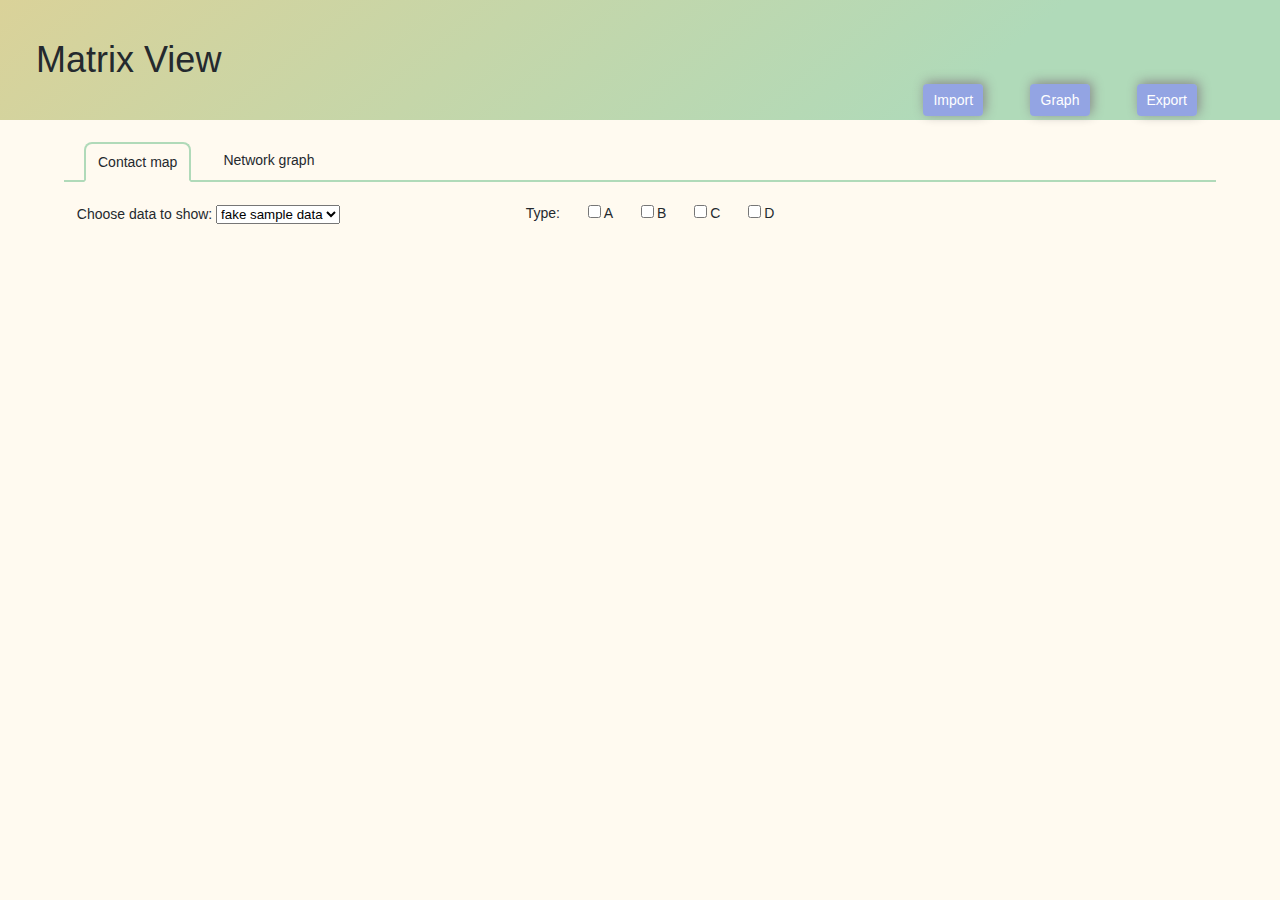
==== matrix-view/index.html @ a0764db9 "reorganize the project" ====
<!DOCTYPE html>
<html lang="en">
<head>
    <meta charset="UTF-8">
    <title>Differential Analysis of Viral Protein Interaction with Host</title>
    <link rel="stylesheet" href="css/header.css">
    <link rel="stylesheet" href="css/main.css">
    <link rel="stylesheet" href="css/info-panel.css">
</head>
<body>
<section class="header no-print">
    <span class="title">
        Matrix View
    </span>
    <div class="menu-bar">
        <div class="menu">
            <span>Import</span>
            <div class="options">
                <span class="option">JSON</span>
                <span class="option">CSV</span>
                <span class="option">TSV</span>
            </div>
        </div>
        <div class="menu">
            <span>Graph</span>
            <div class="options long">
                <span class="option" id="live">Live</span>
                <span class="option" id="gallery">Gallery</span>
            </div>
        </div>
        <div class="menu">
            <span>Export</span>
            <div class="options long">
                <span class="option" id="save-as-svg">Save as SVG</span>
                <span class="option" id="save-as-png">Save as PNG</span>
                <span class="option" id="save-as-jpg">Save as JPG</span>
                <span class="option" onclick="window.print()">Print</span>
            </div>
        </div>
    </div>
</section>
<section class="main live">
    <div class="switch-controller contact no-print">
        <span class="switcher contact-map">Contact map</span>
        <span class="switcher network-graph">Network graph</span>
    </div>
    <div class="image-container">
        <div class="data-selector">
            <label for="data">Choose data to show:</label>
            <select name="cars" id="data">
                <option value="sample-data" selected>fake sample data</option>
                <option value="common-values">Common Values</option>
                <option value="common-labels">Common Labels</option>
            </select>
        </div>
        <div class="type-selector" id="type-selector">
            <span class="type-option">Type:</span>
            <span id="type-options">
                <span class="type-option">
                    <input type="checkbox" id="type-A" value="A"><label for="type-A">A</label>
                </span>
                <span class="type-option">
                    <input type="checkbox" id="type-B" value="B"><label for="type-B">B</label>
                </span>
                <span class="type-option">
                    <input type="checkbox" id="type-C" value="C"><label for="type-C">C</label>
                </span>
                <span class="type-option">
                    <input type="checkbox" id="type-D" value="D"><label for="type-D">D</label>
                </span>
            </span>
        </div>
        <canvas id="canvas"></canvas>
        <svg id="svg" xmlns="http://www.w3.org/2000/svg"></svg>
    </div>
    <div class="gallery-frame">
        <div class="arrow left" id="to-left"></div>
        <div class="gallery-image" id="gallery-image">
            <span id="image-title"></span>
            <span id="dots-wrapper"></span>
        </div>
        <div class="arrow right" id="to-right"></div>
    </div>
    <div class="info-panel" id="info-panel">
        <div class="row">
            <span class="prop">x:</span>
            <span class="value"></span>
        </div>
        <div class="row">
            <span class="prop">y:</span>
            <span class="value"></span>
        </div>
        <div class="row">
            <span class="prop">type:</span>
            <span class="value"></span>
        </div>
        <div class="row">
            <span class="prop">value:</span>
            <span class="value"></span>
        </div>
    </div>
</section>
<section class="footer no-print">
    <a href="" id="download-handler" download="you-name-it"></a>
</section>
<script type="module" src="js/index.js"></script>
</body>
</html>
---- matrix-view/css/header.css ----
body {
    font-family: -apple-system, BlinkMacSystemFont, Segoe UI, Helvetica, Arial, sans-serif, Apple Color Emoji, Segoe UI Emoji;
    font-size: 14px;
    line-height: 1.5;
    color: #24292e;
    background-color: floralwhite;
    margin: 0;
}

section.header {
    width: 100vm;
    min-width: 960px;
    height: 120px;
    background-image: linear-gradient(141deg, #DAD299 0%, #b0dab9 75%);
    position: relative;
}

section.header span.title {
    font-size: 36px;
    line-height: 120px;
    margin-left: 36px;
}

section.header div.menu-bar {
    position: absolute;
    right: 0;
    bottom: 0;
    margin-right: 60px;
    margin-bottom: 4px;
    min-width: 320px;
    display: flex;
    flex-direction: row;
    justify-content: space-around;
    height: 32px;
    line-height: 28px;
}

section.header div.menu {
    width: 60px;
    height: 32px;
    line-height: 32px;
    display: block;
    text-align: center;
    color: white;
    background-color: rgba(128, 128, 255, .6);
    position: relative;
    border-radius: 4px;
    cursor: pointer;
    overflow: hidden;
    box-shadow: 2px -2px 12px #888888
}

section.header div.menu:hover {
    background-color: rgba(128, 128, 255, .8);
    overflow: visible;
}

section.header div.menu div.options {
    min-width: 100%;
    position: absolute;
    left: 0;
    margin-top: 0;
    padding: 4px 0;
    z-index: 99;
    background-color: #b0dab9;
    text-align: left;
    border-radius: 0 0 4px 4px;
}

section.header div.menu div.options.long {
    width: 102px;
}

section.header div.menu div.options .option {
    padding: 0 8px;
    display: block;
    font-size: 13px;
}

section.header div.menu div.options .option:hover {
    background-color: #DAD299;
}
---- matrix-view/css/main.css ----
/**
* main section logic
 */

section.main {
    padding-bottom: 30px;
}

section.main.live div.image-container {
    display: block;
}

section.main.gallery div.image-container {
    display: none;
}

section.main.live div.gallery-frame {
    display: none;
}

section.main.gallery div.gallery-frame {
    display: flex;
}


/**
*  tab switch controller
 */

div.switch-controller {
    height: 60px;
    border-bottom: 2px solid #b0dab9;
    width: 90%;
    min-width: 960px;
    margin: auto;
    position: relative;
    display: flex;
    flex-direction: row;
}

span.switcher {
    display: inline-block;
    height: 36px;
    line-height: 36px;
    border-radius: 8px 8px 0 0;
    margin-left: 20px;
    margin-top: 22px;
    padding: 0 12px;
    background-color: floralwhite;
    cursor: pointer;
}

div.switch-controller.contact span.switcher.contact-map {
    border: 2px solid #b0dab9;
    border-bottom: 2px solid floralwhite;
}

div.switch-controller.network span.switcher.network-graph {
    border: 2px solid #b0dab9;
    border-bottom: 2px solid floralwhite;
}

/**
* data selector
 */

.data-selector {
    position: absolute;
    top: 12px;
    left: 6%;
}

/**
* type selector
 */

div.type-selector {
    width: 80%;
    min-width: 756px;
    height: 42px;
    line-height: 42px;
    margin: auto;
    text-align: center;
}

span.type-option {
    display: inline-block;
    margin-left: 20px;
}

.hidden {
    transform-origin: 100% 100%;
    transform: scaleX(.01);
    opacity: 0;
}

/**
* image container
 */

section.main div.image-container {
    margin: 10px auto;
    position: relative;
}

canvas {
    display: block;
    width: 800px;
    height: 600px;
    margin: auto;
}

svg {
    display: none;
    margin: auto;
}



/**
* gallery-frame
 */

section.main div.gallery-frame {
    width: 90%;
    min-width: 960px;
    min-height: 600px;
    margin: -2px auto;
    padding: 42px 0;
    border: 2px solid #b0dab9;
    border-top: 0 solid transparent;
    display: flex;
    flex-direction: row;
    justify-content: space-around;
    align-items: center;
}

div.gallery-frame div.arrow {
    display: block;
    width: 42px;
    height: 42px;
    border-radius: 50%;
    cursor: pointer;
    position: relative;
}

div.gallery-frame div.arrow:hover {
    background-color: coral;
}

div.gallery-frame div.arrow::before {
    content: "";
    box-sizing: border-box;
    display: block;
    width: 20px;
    height: 20px;
    position: absolute;
    top: 11px;
    transform: rotate(45deg);
}

div.gallery-frame div.arrow.left::before {
    border-left: 4px solid coral;
    border-bottom: 4px solid coral;
    left: 14px;
}

div.gallery-frame div.arrow.right::before {
    border-right: 4px solid coral;
    border-top: 4px solid coral;
    right: 14px;
}

div.gallery-frame div.arrow:hover::before {
    border-color: white;
}

div.gallery-image {
    width: 800px;
    min-height: 600px;
    border: 1px solid #eeeeee;
    position: relative;
    text-align: center;
    overflow: hidden;
    padding: 20px 0;
}

div.gallery-frame div.gallery-image img {
    display: block;
    transition: left 1.2s, opacity .8s;
    width: 60%;
    height: auto;
    margin: auto;
    position: absolute;
    left: 20%;
    opacity: 0;
    top: 50%;
    transform: translateY(-50%);
    box-shadow: 2px -2px 12px #888888;
}

div.gallery-frame div.gallery-image img.current {
    opacity: 1;
}

div.gallery-frame div.gallery-image img.gone {
    left: -200%;
}


#dots-wrapper {
    display: inline-flex;
    flex-direction: row;
    justify-content: space-evenly;
    align-items: center;
    transform: translateY(-100%);
}

#dots-wrapper .dot {
    display: block;
    width: 10px;
    height: 10px;
    margin: 0 4px;
    border-radius: 50%;
    background-color: #888888;
    cursor: pointer;
}

#dots-wrapper .dot.active {
    background-color: coral;
}

#image-title {
    position: absolute;
    bottom: 0;
}

#download-handler {
    display: none;
}

@media print {
    .no-print {
        display: none;
    }
}
---- matrix-view/css/info-panel.css ----
/**
* info-panel
 */
.info-panel {
    width: 120px;
    height: 100px;
    padding: 10px 0;
    position: fixed;
    margin-top: -122px;
    display: none;
    background-color: #eeeeee;
    border-radius: 6px;
    color: mediumpurple;
    flex-direction: column;
    justify-content: space-around;
}

.info-panel.live {
    display: flex;
}

div.row {
    margin: 0 20px;
}

div.row span.prop {
    width: 30px;
    text-align: right;
}
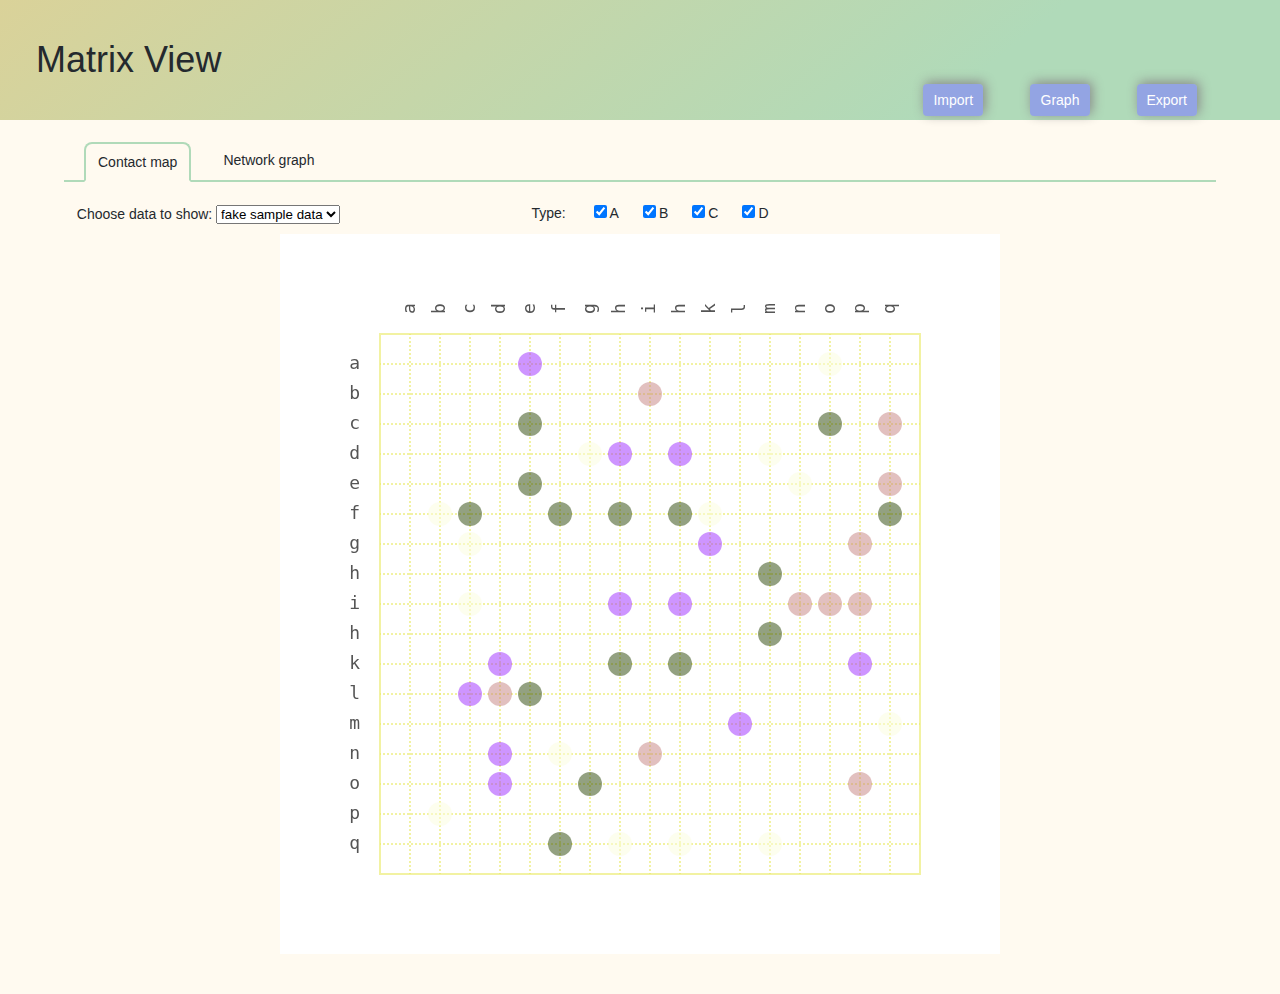
==== commit 8c07c090: "update page title" ====
--- a/matrix-view/index.html
+++ b/matrix-view/index.html
@@ -2,7 +2,7 @@
 <html lang="en">
 <head>
     <meta charset="UTF-8">
-    <title>Differential Analysis of Viral Protein Interaction with Host</title>
+    <title>cplot</title>
     <link rel="stylesheet" href="css/header.css">
     <link rel="stylesheet" href="css/main.css">
     <link rel="stylesheet" href="css/info-panel.css">
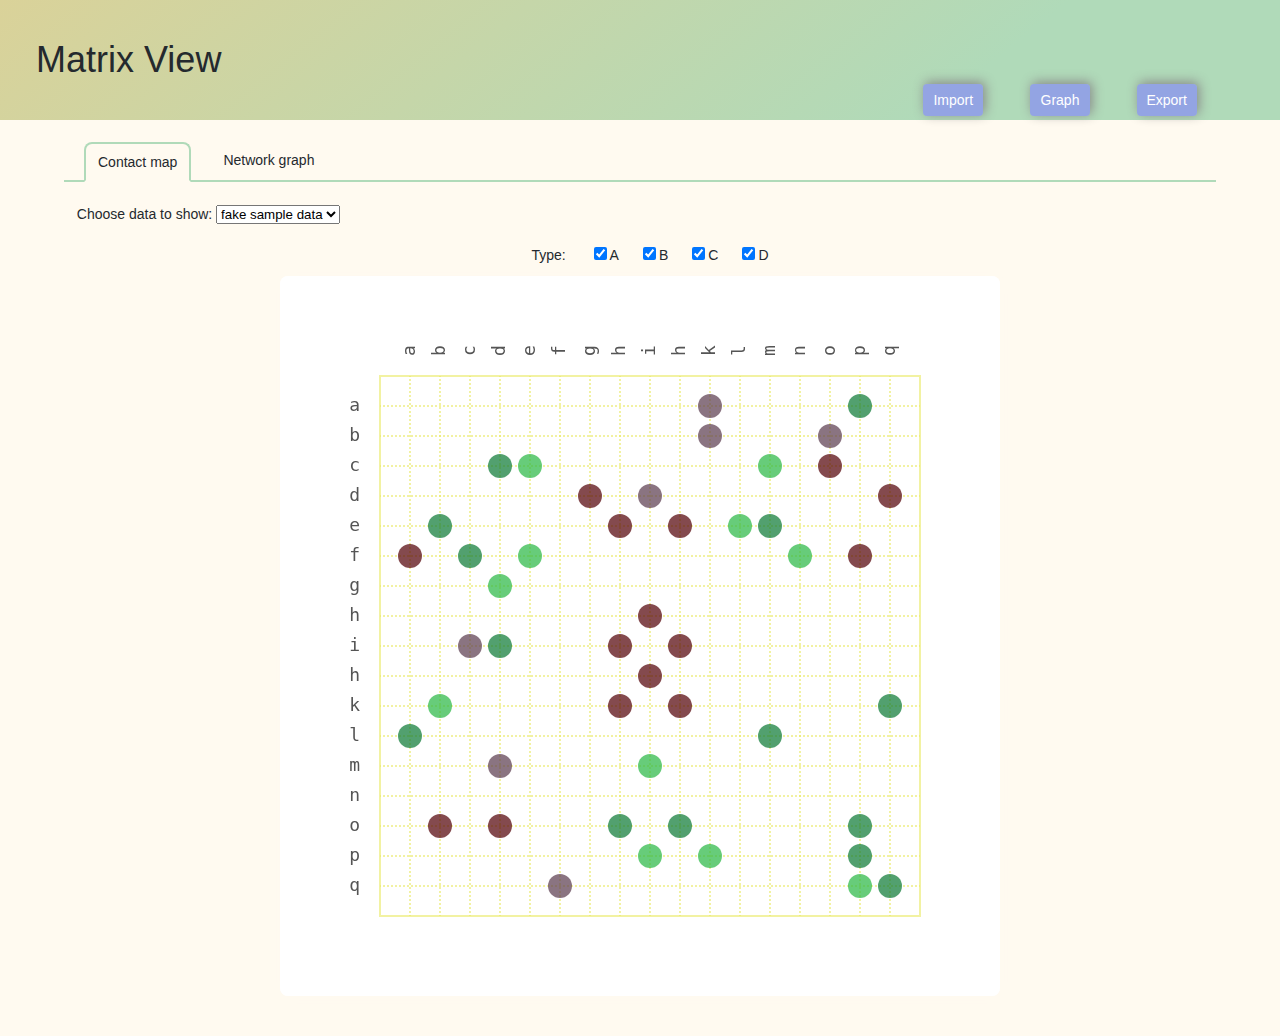
==== commit b6a681c4: "favicon" ====
--- a/matrix-view/index.html
+++ b/matrix-view/index.html
@@ -3,9 +3,10 @@
 <head>
     <meta charset="UTF-8">
     <title>cplot</title>
-    <link rel="stylesheet" href="css/header.css">
-    <link rel="stylesheet" href="css/main.css">
-    <link rel="stylesheet" href="css/info-panel.css">
+    <link rel="icon" href="../favicon.jpg" type="image/gif" sizes="16x16">
+    <link rel="stylesheet" href="../css/header.css">
+    <link rel="stylesheet" href="../css/main.css">
+    <link rel="stylesheet" href="../css/info-panel.css">
 </head>
 <body>
 <section class="header no-print">
--- a/css/header.css
+++ b/css/header.css
@@ -0,0 +1,82 @@
+body {
+    font-family: -apple-system, BlinkMacSystemFont, Segoe UI, Helvetica, Arial, sans-serif, Apple Color Emoji, Segoe UI Emoji;
+    font-size: 14px;
+    line-height: 1.5;
+    color: #24292e;
+    background-color: floralwhite;
+    margin: 0;
+}
+
+section.header {
+    width: 100vm;
+    min-width: 960px;
+    height: 120px;
+    background-image: linear-gradient(141deg, #DAD299 0%, #b0dab9 75%);
+    position: relative;
+}
+
+section.header span.title {
+    font-size: 36px;
+    line-height: 120px;
+    margin-left: 36px;
+}
+
+section.header div.menu-bar {
+    position: absolute;
+    right: 0;
+    bottom: 0;
+    margin-right: 60px;
+    margin-bottom: 4px;
+    min-width: 320px;
+    display: flex;
+    flex-direction: row;
+    justify-content: space-around;
+    height: 32px;
+    line-height: 28px;
+}
+
+section.header div.menu {
+    width: 60px;
+    height: 32px;
+    line-height: 32px;
+    display: block;
+    text-align: center;
+    color: white;
+    background-color: rgba(128, 128, 255, .6);
+    position: relative;
+    border-radius: 4px;
+    cursor: pointer;
+    overflow: hidden;
+    box-shadow: 2px -2px 12px #888888
+}
+
+section.header div.menu:hover {
+    background-color: rgba(128, 128, 255, .8);
+    overflow: visible;
+}
+
+section.header div.menu div.options {
+    min-width: 100%;
+    position: absolute;
+    left: 0;
+    margin-top: 0;
+    padding: 4px 0;
+    z-index: 99;
+    background-color: #b0dab9;
+    text-align: left;
+    border-radius: 0 0 4px 4px;
+}
+
+section.header div.menu div.options.long {
+    width: 102px;
+}
+
+section.header div.menu div.options .option {
+    padding: 0 8px;
+    display: block;
+    font-size: 13px;
+}
+
+section.header div.menu div.options .option:hover {
+    background-color: #DAD299;
+}--- a/css/main.css
+++ b/css/main.css
@@ -0,0 +1,251 @@
+
+/**
+* main section logic
+ */
+
+section.main {
+    padding-bottom: 30px;
+}
+
+section.main.live div.image-container {
+    display: block;
+}
+
+section.main.gallery div.image-container {
+    display: none;
+}
+
+section.main.live div.gallery-frame {
+    display: none;
+}
+
+section.main.gallery div.gallery-frame {
+    display: flex;
+}
+
+
+/**
+*  tab switch controller
+ */
+
+div.switch-controller {
+    height: 60px;
+    border-bottom: 2px solid #b0dab9;
+    width: 90%;
+    min-width: 960px;
+    margin: auto;
+    position: relative;
+    display: flex;
+    flex-direction: row;
+}
+
+span.switcher {
+    display: inline-block;
+    height: 36px;
+    line-height: 36px;
+    border-radius: 8px 8px 0 0;
+    margin-left: 20px;
+    margin-top: 22px;
+    padding: 0 12px;
+    background-color: floralwhite;
+    cursor: pointer;
+}
+
+div.switch-controller.contact span.switcher.contact-map {
+    border: 2px solid #b0dab9;
+    border-bottom: 2px solid floralwhite;
+}
+
+div.switch-controller.network span.switcher.network-graph {
+    border: 2px solid #b0dab9;
+    border-bottom: 2px solid floralwhite;
+}
+
+/**
+* data selector
+ */
+
+.data-selector {
+    position: absolute;
+    top: 12px;
+    left: 6%;
+}
+
+/**
+* type selector
+ */
+
+div.type-selector {
+    width: 80%;
+    min-width: 756px;
+    height: 42px;
+    line-height: 42px;
+    margin: auto;
+    text-align: center;
+}
+
+span.type-option {
+    display: inline-block;
+    margin-left: 20px;
+}
+
+.hidden {
+    transform-origin: 100% 100%;
+    transform: scaleX(.01);
+    opacity: 0;
+}
+
+/**
+* image container
+ */
+
+section.main div.image-container {
+    margin: 10px auto;
+    position: relative;
+    padding-top: 42px;
+}
+
+canvas {
+    display: block;
+    width: 800px;
+    height: 600px;
+    margin: auto;
+    background-color: white;
+    border-radius: 8px;
+    box-shadow: 2px 2px 12px floralwhite;
+}
+
+svg {
+    display: none;
+    margin: auto;
+}
+
+
+
+/**
+* gallery-frame
+ */
+
+section.main div.gallery-frame {
+    width: 90%;
+    min-width: 960px;
+    min-height: 600px;
+    margin: -2px auto;
+    padding: 42px 0;
+    border: 2px solid #b0dab9;
+    border-top: 0 solid transparent;
+    display: flex;
+    flex-direction: row;
+    justify-content: space-around;
+    align-items: center;
+}
+
+div.gallery-frame div.arrow {
+    display: block;
+    width: 42px;
+    height: 42px;
+    border-radius: 50%;
+    cursor: pointer;
+    position: relative;
+}
+
+div.gallery-frame div.arrow:hover {
+    background-color: coral;
+}
+
+div.gallery-frame div.arrow::before {
+    content: "";
+    box-sizing: border-box;
+    display: block;
+    width: 20px;
+    height: 20px;
+    position: absolute;
+    top: 11px;
+    transform: rotate(45deg);
+}
+
+div.gallery-frame div.arrow.left::before {
+    border-left: 4px solid coral;
+    border-bottom: 4px solid coral;
+    left: 14px;
+}
+
+div.gallery-frame div.arrow.right::before {
+    border-right: 4px solid coral;
+    border-top: 4px solid coral;
+    right: 14px;
+}
+
+div.gallery-frame div.arrow:hover::before {
+    border-color: white;
+}
+
+div.gallery-image {
+    width: 800px;
+    min-height: 600px;
+    border: 1px solid #eeeeee;
+    position: relative;
+    text-align: center;
+    overflow: hidden;
+    padding: 20px 0;
+}
+
+div.gallery-frame div.gallery-image img {
+    display: block;
+    transition: left 1.2s, opacity .8s;
+    width: 60%;
+    height: auto;
+    margin: auto;
+    position: absolute;
+    left: 20%;
+    opacity: 0;
+    top: 50%;
+    transform: translateY(-50%);
+    box-shadow: 2px -2px 12px #888888;
+}
+
+div.gallery-frame div.gallery-image img.current {
+    opacity: 1;
+}
+
+div.gallery-frame div.gallery-image img.gone {
+    left: -200%;
+}
+
+
+#dots-wrapper {
+    display: inline-flex;
+    flex-direction: row;
+    justify-content: space-evenly;
+    align-items: center;
+    transform: translateY(-100%);
+}
+
+#dots-wrapper .dot {
+    display: block;
+    width: 10px;
+    height: 10px;
+    margin: 0 4px;
+    border-radius: 50%;
+    background-color: #888888;
+    cursor: pointer;
+}
+
+#dots-wrapper .dot.active {
+    background-color: coral;
+}
+
+#image-title {
+    position: absolute;
+    bottom: 0;
+}
+
+#download-handler {
+    display: none;
+}
+
+@media print {
+    .no-print {
+        display: none;
+    }
+}--- a/css/info-panel.css
+++ b/css/info-panel.css
@@ -0,0 +1,29 @@
+/**
+* info-panel
+ */
+.info-panel {
+    width: 120px;
+    height: 100px;
+    padding: 10px 0;
+    position: fixed;
+    margin-top: -122px;
+    display: none;
+    background-color: #eeeeee;
+    border-radius: 6px;
+    color: mediumpurple;
+    flex-direction: column;
+    justify-content: space-around;
+}
+
+.info-panel.live {
+    display: flex;
+}
+
+div.row {
+    margin: 0 20px;
+}
+
+div.row span.prop {
+    width: 30px;
+    text-align: right;
+}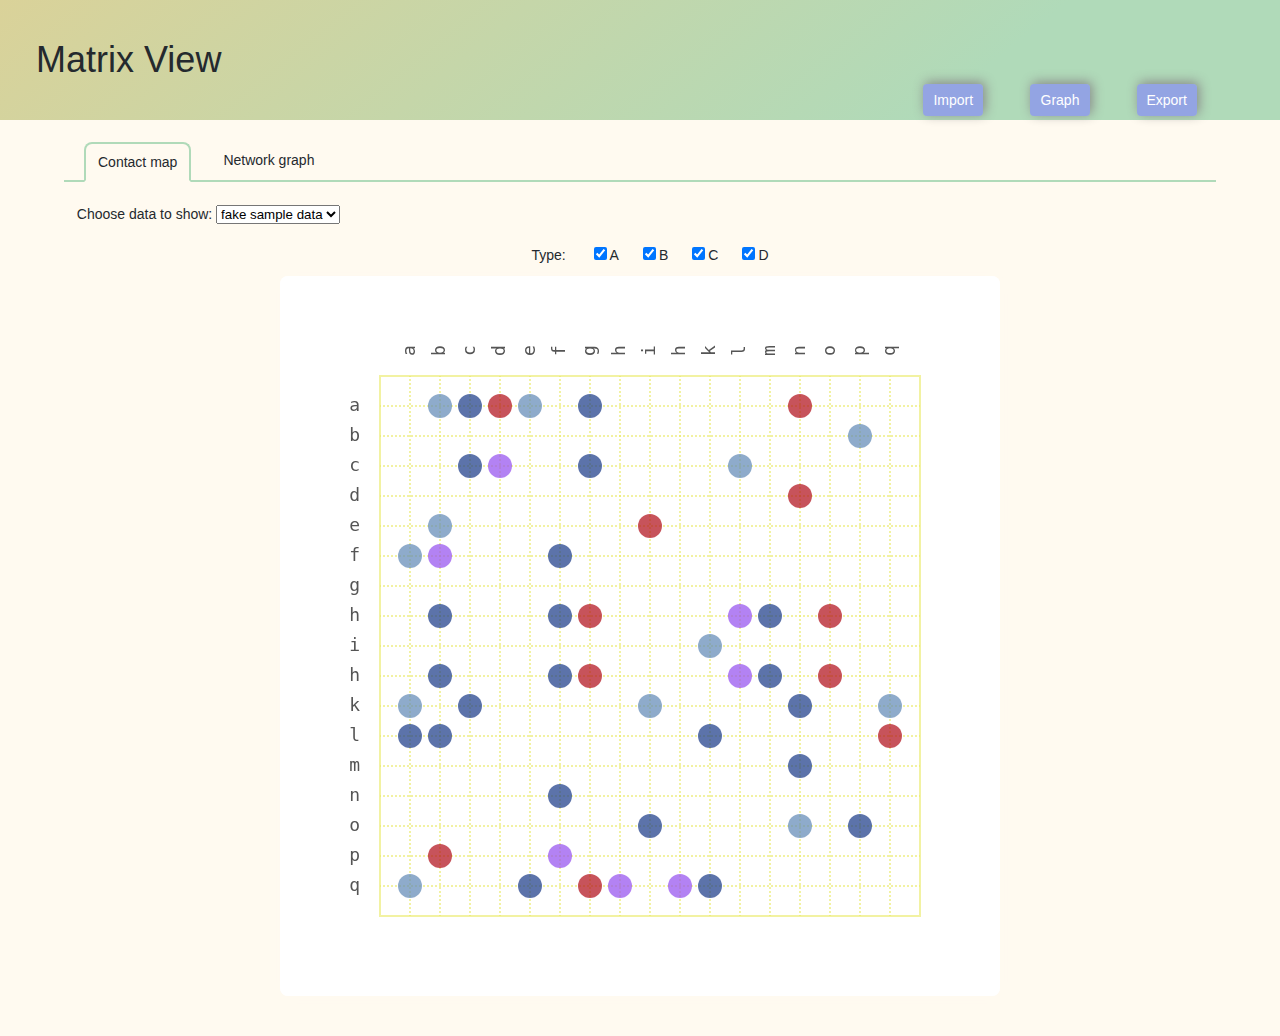
==== commit aaa43d4e: "favicon" ====
--- a/matrix-view/index.html
+++ b/matrix-view/index.html
@@ -2,7 +2,7 @@
 <html lang="en">
 <head>
     <meta charset="UTF-8">
-    <title>cplot</title>
+    <title>cplot | matrix view</title>
     <link rel="icon" href="../favicon.jpg" type="image/gif" sizes="16x16">
     <link rel="stylesheet" href="../css/header.css">
     <link rel="stylesheet" href="../css/main.css">
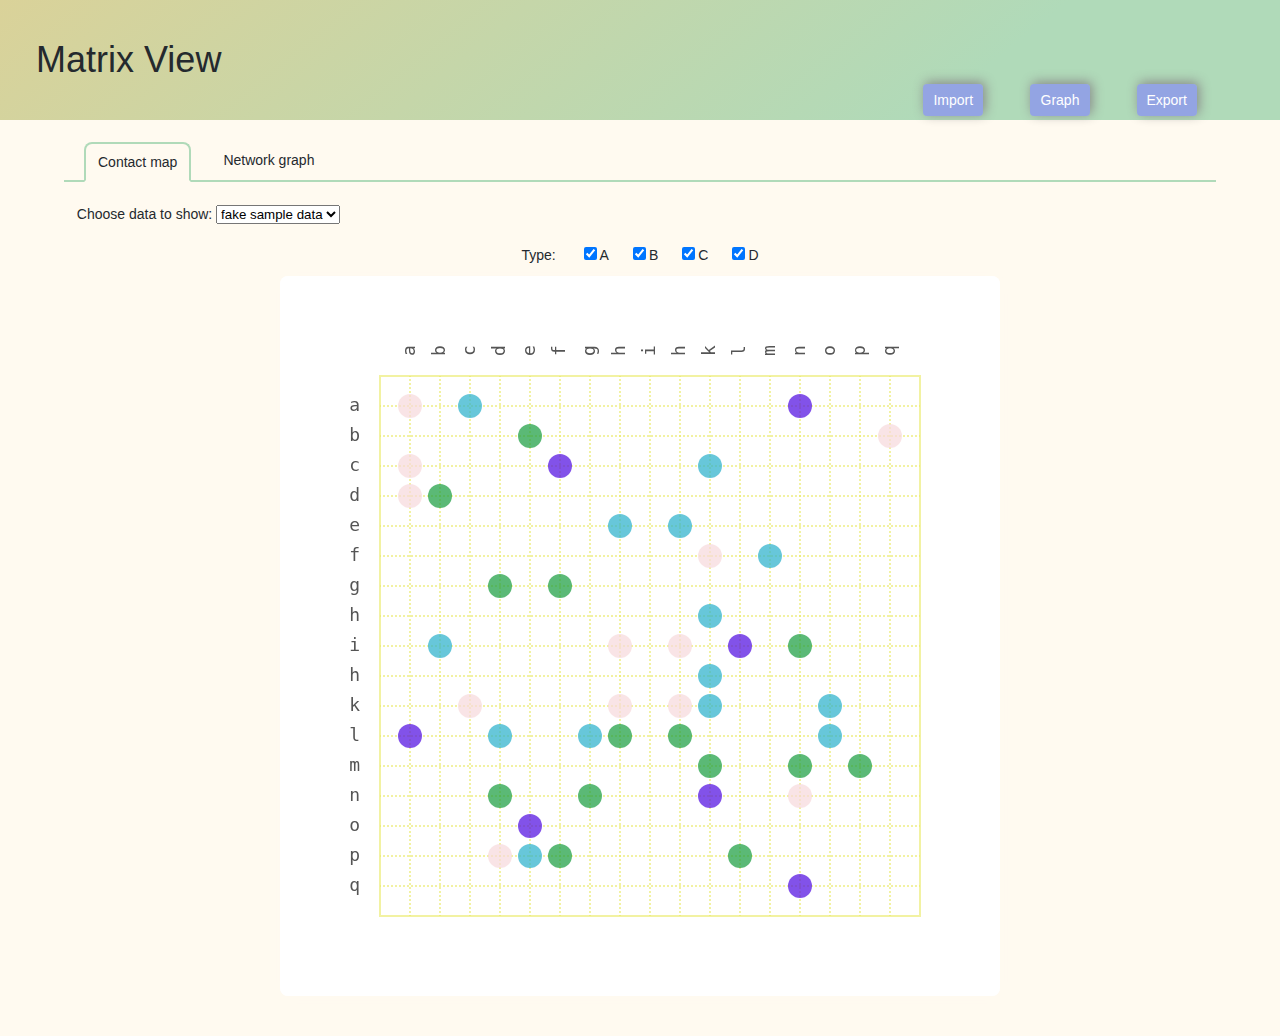
==== commit c4166a7d: "style bugfix" ====
--- a/matrix-view/index.html
+++ b/matrix-view/index.html
@@ -55,7 +55,7 @@
             </select>
         </div>
         <div class="type-selector" id="type-selector">
-            <span class="type-option">Type:</span>
+            <span class="type-title">Type:</span>
             <span id="type-options">
                 <span class="type-option">
                     <input type="checkbox" id="type-A" value="A"><label for="type-A">A</label>
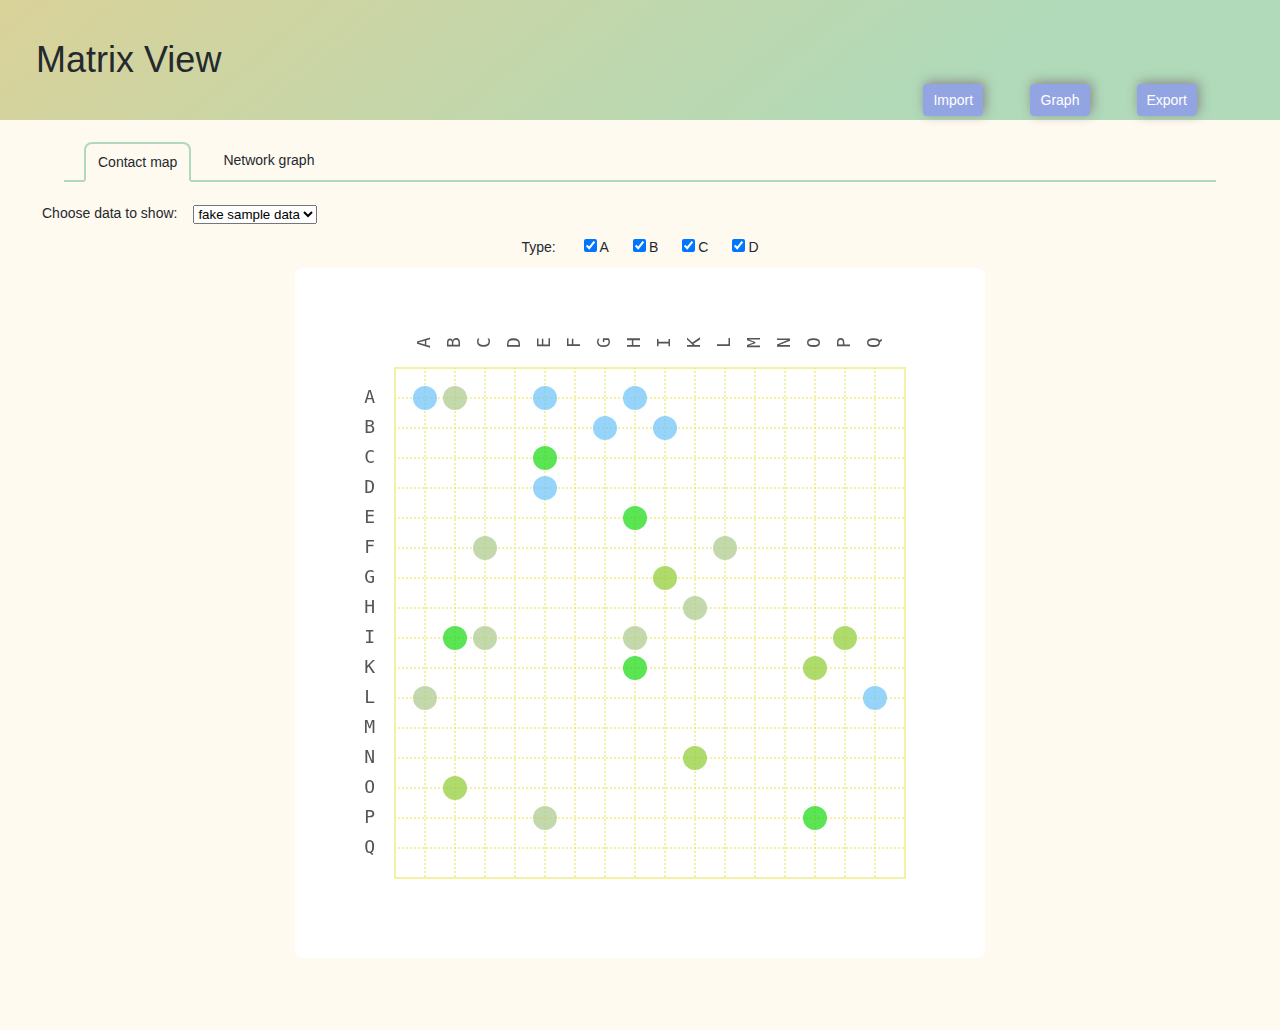
==== commit 93612324: "work on network graph" ====
--- a/matrix-view/index.html
+++ b/matrix-view/index.html
@@ -7,6 +7,7 @@
     <link rel="stylesheet" href="../css/header.css">
     <link rel="stylesheet" href="../css/main.css">
     <link rel="stylesheet" href="../css/info-panel.css">
+    <link rel="stylesheet" href="css/main.css">
 </head>
 <body>
 <section class="header no-print">
@@ -41,19 +42,19 @@
     </div>
 </section>
 <section class="main live">
-    <div class="switch-controller contact no-print">
+    <div class="switch-controller contact no-print" id="tab-switch">
         <span class="switcher contact-map">Contact map</span>
         <span class="switcher network-graph">Network graph</span>
     </div>
-    <div class="image-container">
-        <div class="data-selector">
-            <label for="data">Choose data to show:</label>
-            <select name="cars" id="data">
-                <option value="sample-data" selected>fake sample data</option>
-                <option value="common-values">Common Values</option>
-                <option value="common-labels">Common Labels</option>
-            </select>
-        </div>
+    <div class="data-selector">
+        <label for="data">Choose data to show:</label>
+        <select name="data" id="data">
+            <option value="sample-data" selected>fake sample data</option>
+            <option value="common-values">Common Values</option>
+            <option value="common-labels">Common Labels</option>
+        </select>
+    </div>
+    <div class="image-container contact-map">
         <div class="type-selector" id="type-selector">
             <span class="type-title">Type:</span>
             <span id="type-options">
@@ -73,6 +74,14 @@
         </div>
         <canvas id="canvas"></canvas>
         <svg id="svg" xmlns="http://www.w3.org/2000/svg"></svg>
+    </div>
+    <div class="image-container network-graph">
+        <div class="type-selector" id="type-selector-2">
+            <span class="type-title">Type:</span>
+            <span id="type-options-2"></span>
+        </div>
+        <canvas id="canvas-2"></canvas>
+        <svg id="svg-2" xmlns="http://www.w3.org/2000/svg"></svg>
     </div>
     <div class="gallery-frame">
         <div class="arrow left" id="to-left"></div>
--- a/css/main.css
+++ b/css/main.css
@@ -25,84 +25,12 @@
 
 
 /**
-*  tab switch controller
- */
-
-div.switch-controller {
-    height: 60px;
-    border-bottom: 2px solid #b0dab9;
-    width: 90%;
-    min-width: 960px;
-    margin: auto;
-    position: relative;
-    display: flex;
-    flex-direction: row;
-}
-
-span.switcher {
-    display: inline-block;
-    height: 36px;
-    line-height: 36px;
-    border-radius: 8px 8px 0 0;
-    margin-left: 20px;
-    margin-top: 22px;
-    padding: 0 12px;
-    background-color: floralwhite;
-    cursor: pointer;
-}
-
-div.switch-controller.contact span.switcher.contact-map {
-    border: 2px solid #b0dab9;
-    border-bottom: 2px solid floralwhite;
-}
-
-div.switch-controller.network span.switcher.network-graph {
-    border: 2px solid #b0dab9;
-    border-bottom: 2px solid floralwhite;
-}
-
-/**
-* data selector
- */
-
-.data-selector {
-    position: absolute;
-    top: 12px;
-    left: 6%;
-}
-
-/**
-* type selector
- */
-
-div.type-selector {
-    width: 80%;
-    min-width: 756px;
-    height: 42px;
-    line-height: 42px;
-    margin: auto;
-    text-align: center;
-}
-
-span.type-option {
-    display: inline-block;
-    margin-left: 20px;
-}
-
-.hidden {
-    transform-origin: 100% 100%;
-    transform: scaleX(.01);
-    opacity: 0;
-}
-
-/**
 * image container
  */
 
 section.main div.image-container {
-    margin: 10px auto;
+    margin: 2px auto 42px auto;
     position: relative;
-    padding-top: 42px;
 }
 
 canvas {
--- a/matrix-view/css/main.css
+++ b/matrix-view/css/main.css
@@ -0,0 +1,87 @@
+/**
+*  tab switch controller
+ */
+
+div.switch-controller {
+    height: 60px;
+    border-bottom: 2px solid #b0dab9;
+    width: 90%;
+    min-width: 960px;
+    margin: auto;
+    position: relative;
+    display: flex;
+    flex-direction: row;
+}
+
+span.switcher {
+    display: inline-block;
+    height: 36px;
+    line-height: 36px;
+    border-radius: 8px 8px 0 0;
+    margin-left: 20px;
+    margin-top: 22px;
+    padding: 0 12px;
+    background-color: floralwhite;
+    cursor: pointer;
+}
+
+div.switch-controller.contact span.switcher.contact-map {
+    border: 2px solid #b0dab9;
+    border-bottom: 2px solid floralwhite;
+}
+
+div.switch-controller.network span.switcher.network-graph {
+    border: 2px solid #b0dab9;
+    border-bottom: 2px solid floralwhite;
+}
+
+div.switch-controller.contact ~ div.image-container.network-graph {
+    display: none;
+}
+
+div.switch-controller.network ~ div.image-container.contact-map {
+    display: none;
+}
+
+/**
+* data selector
+ */
+
+.data-selector {
+    width: 90%;
+    min-width: 960px;
+    position: relative;
+    height: 42px;
+    left: 42px;
+    display: flex;
+    flex-direction: row;
+    align-items: flex-end;
+}
+
+.data-selector select {
+    margin-left: 16px;
+}
+
+/**
+* type selector
+ */
+
+div.type-selector {
+    width: 80%;
+    min-width: 756px;
+    height: 42px;
+    line-height: 42px;
+    margin: auto;
+    text-align: center;
+}
+
+span.type-option {
+    display: inline-block;
+    margin-left: 20px;
+}
+
+.hidden {
+    transform-origin: 100% 100%;
+    transform: scaleX(.01);
+    opacity: 0;
+}